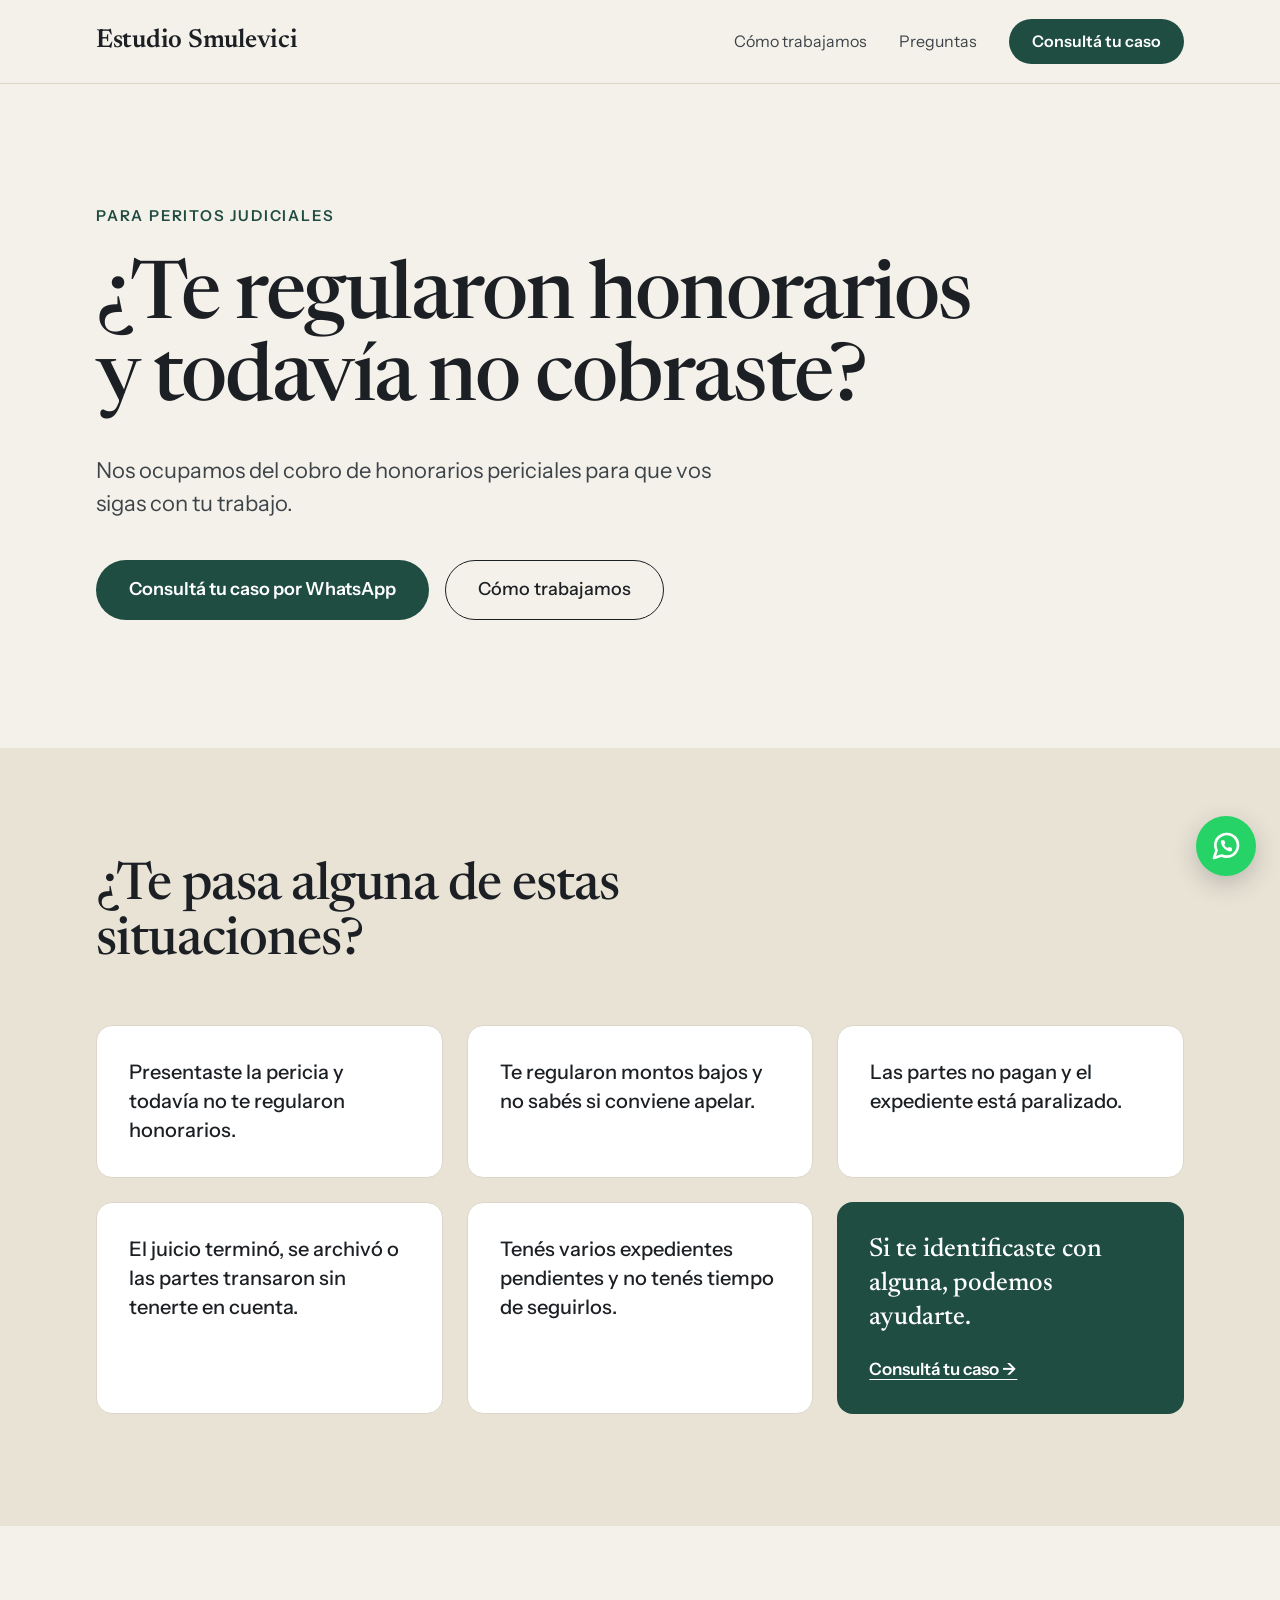
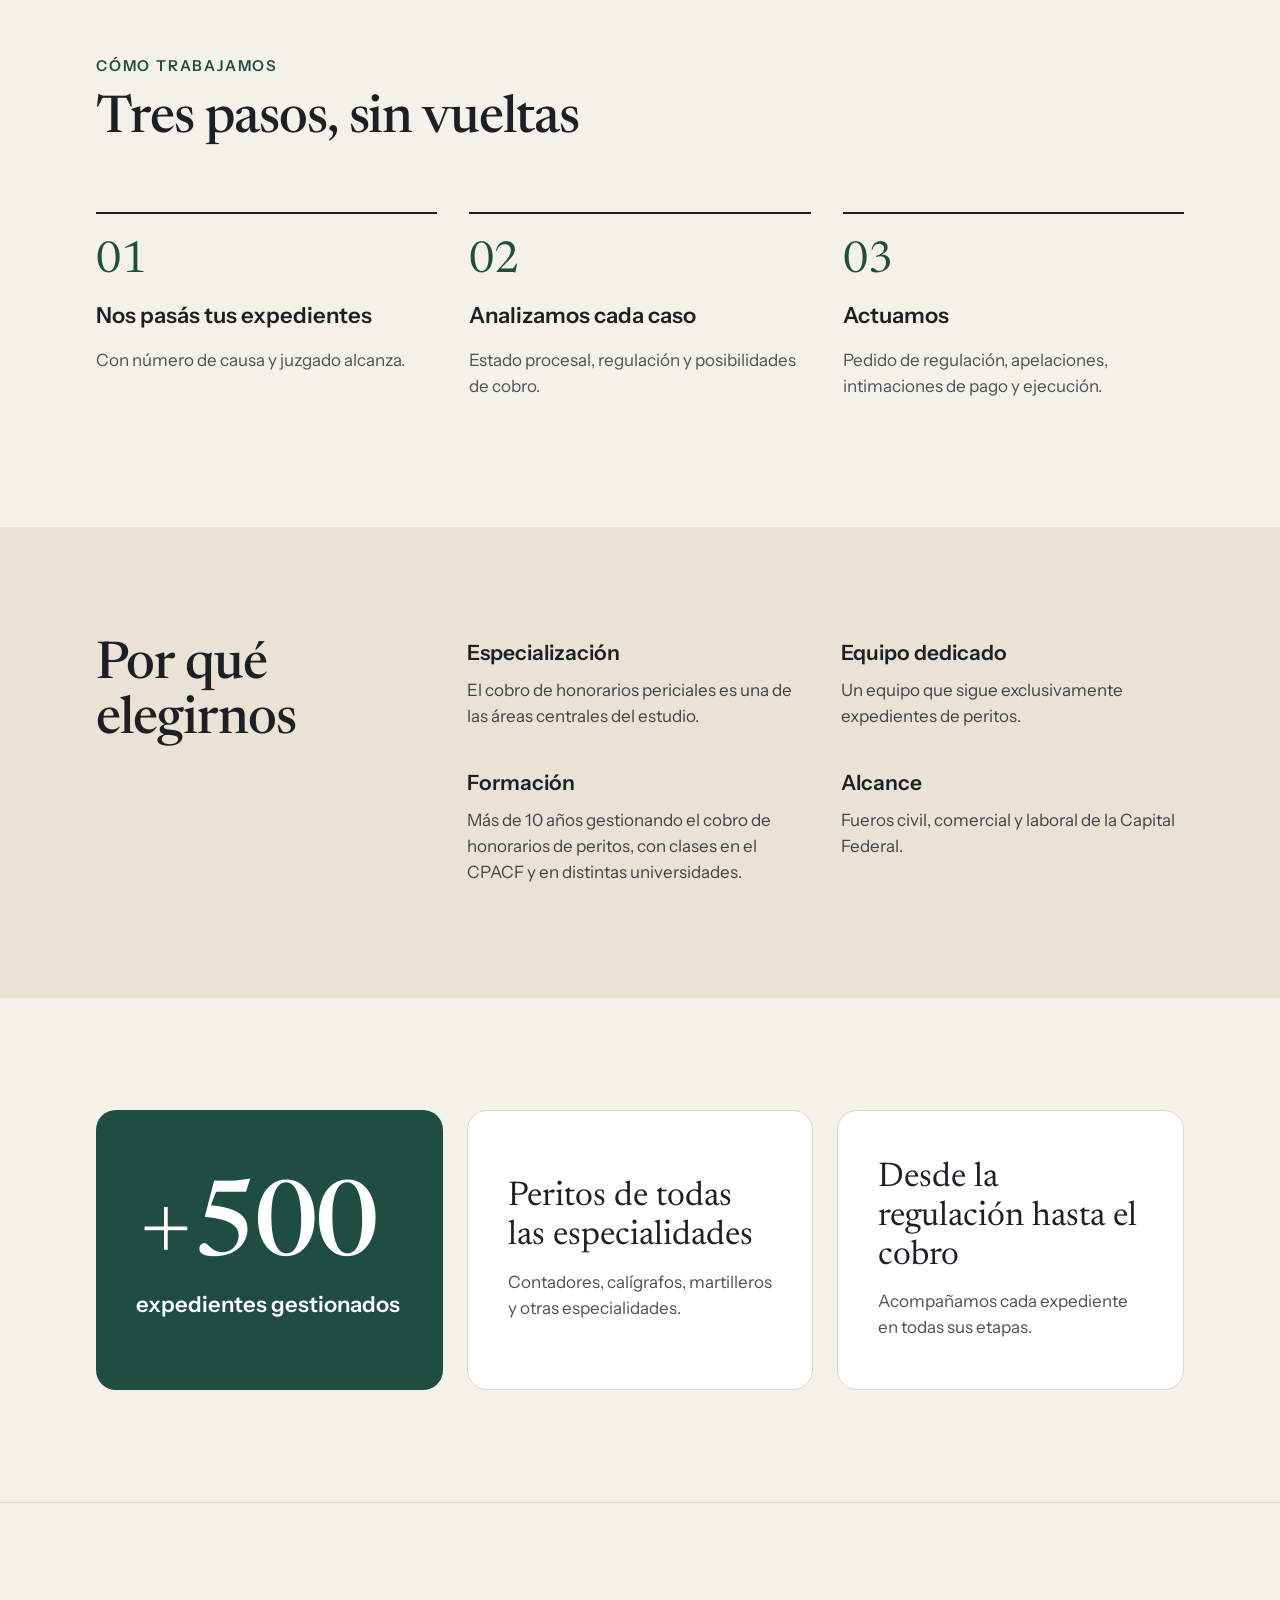
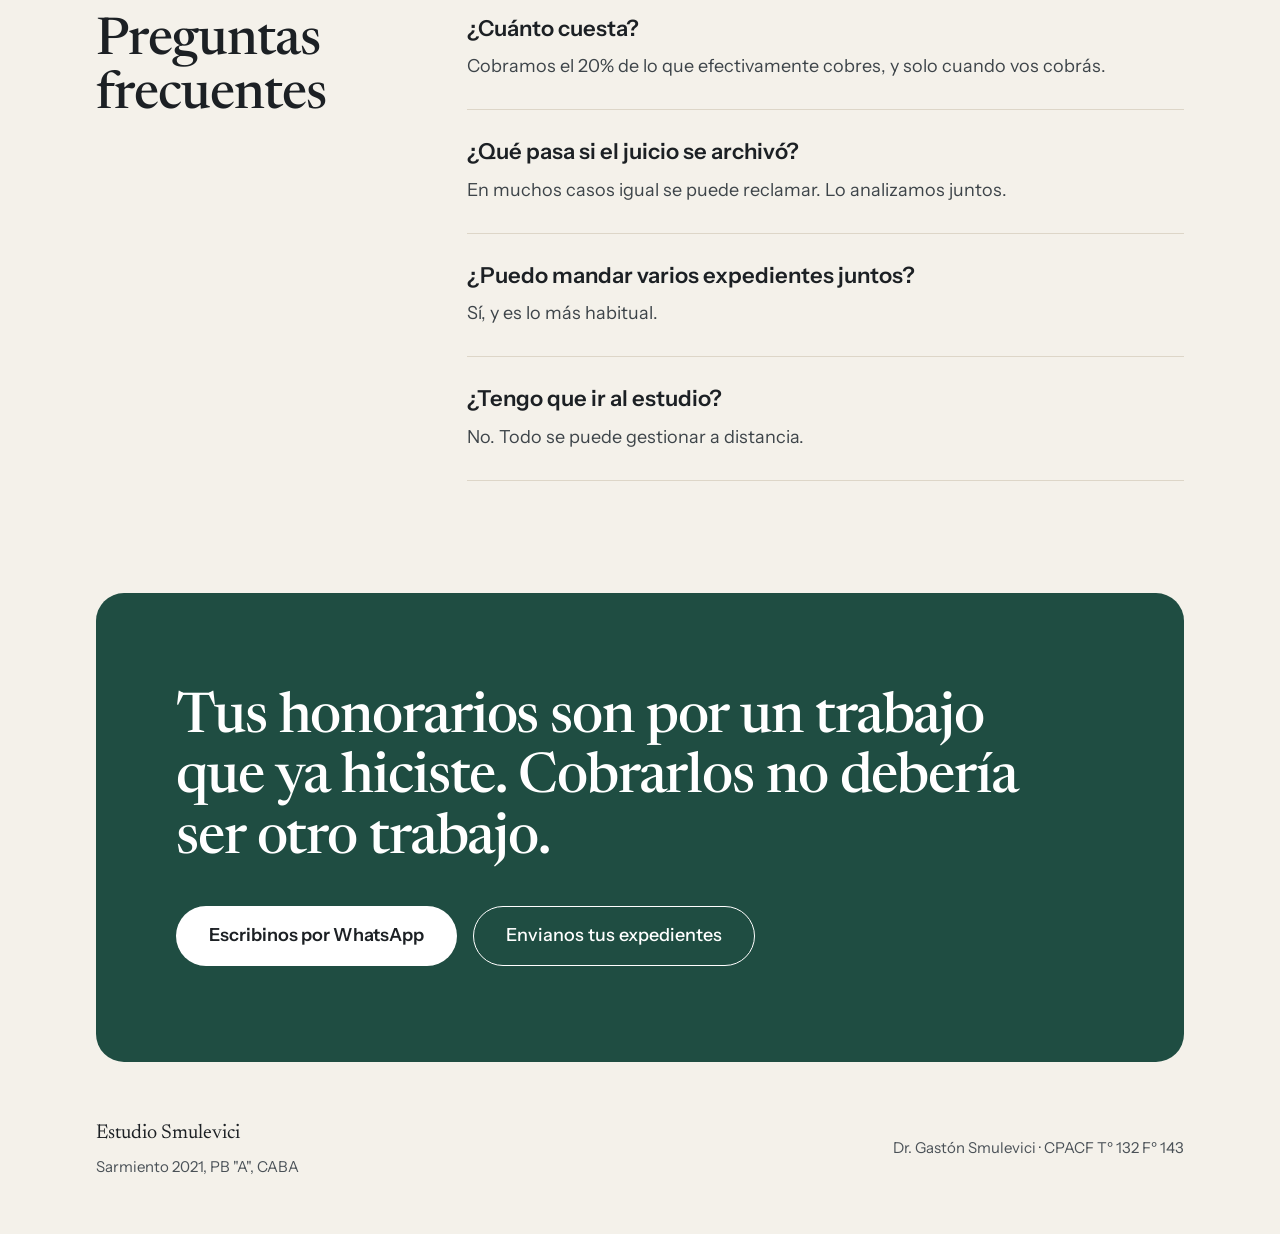
==== peritos/index.html @ 39a48268 "New design 2.0 Co-Authored-By: Claude Opus 5.5 <noreply@anthropic.com>" ====
<!doctype html>
<html lang="es-AR">
<head>
	<meta charset="utf-8">
	<meta name="viewport" content="width=device-width, initial-scale=1">
	<title>Cobro de honorarios periciales | Estudio Smulevici</title>
	<meta name="description" content="Nos ocupamos del cobro de honorarios periciales en los fueros civil, comercial y laboral de CABA. Cobramos el 20% solo cuando vos cobrás.">
	<meta name="robots" content="index, follow">
	<link rel="canonical" href="https://estudiosmulevici.com.ar/peritos/">
	<link rel="alternate" hreflang="es-AR" href="https://estudiosmulevici.com.ar/peritos/">
	<meta property="og:title" content="¿Te regularon honorarios y todavía no cobraste? | Estudio Smulevici">
	<meta property="og:description" content="Nos ocupamos del cobro de honorarios periciales para que vos sigas con tu trabajo.">
	<meta property="og:image" content="https://estudiosmulevici.com.ar/images/og-image.jpg">
	<meta property="og:url" content="https://estudiosmulevici.com.ar/peritos/">
	<meta property="og:type" content="website">
	<meta property="og:site_name" content="Estudio Jurídico Smulevici">
	<meta property="og:image:width" content="1200">
	<meta property="og:image:height" content="630">
	<meta property="og:locale" content="es_AR">
	<meta name="twitter:card" content="summary_large_image">
	<meta name="twitter:title" content="¿Te regularon honorarios y todavía no cobraste? | Estudio Smulevici">
	<meta name="twitter:description" content="Nos ocupamos del cobro de honorarios periciales para que vos sigas con tu trabajo.">
	<meta name="twitter:image" content="https://estudiosmulevici.com.ar/images/og-image.jpg">
	<meta name="theme-color" content="#F4F1EA">
	<link rel="icon" type="image/svg+xml" href="../images/favicon.svg">
	<link rel="icon" type="image/png" sizes="48x48" href="../images/favicon-48.png">
	<link rel="apple-touch-icon" href="../images/apple-touch-icon.png">
	<link rel="preconnect" href="https://fonts.googleapis.com">
	<link rel="preconnect" href="https://fonts.gstatic.com" crossorigin>
	<link rel="stylesheet" href="https://fonts.googleapis.com/css2?family=Newsreader:opsz,wght@6..72,400;6..72,500;6..72,600&family=Instrument+Sans:wght@400;500;600&display=swap">
	<link rel="stylesheet" href="../assets/css/site.css">
</head>
<body>

<header class="hdr">
	<a href="../" class="logo">Estudio Smulevici</a>
	<nav class="nav" aria-label="Principal">
		<a href="#como" class="navlink">Cómo trabajamos</a>
		<a href="#faq" class="navlink">Preguntas</a>
		<a href="https://wa.me/5491169522007?text=Hola%2C%20soy%20perito%20y%20quiero%20consultar%20por%20el%20cobro%20de%20mis%20honorarios" target="_blank" rel="noopener" class="btn btn-primary btn-sm">Consultá tu caso</a>
	</nav>
</header>

<main>

<section class="sec g12 hero-peritos">
	<div class="span-10 stack gap-32">
		<div class="eyebrow">Para peritos judiciales</div>
		<h1 class="h1">¿Te regularon honorarios y todavía no cobraste?</h1>
		<p class="lead" style="max-width: 640px">Nos ocupamos del cobro de honorarios periciales para que vos sigas con tu trabajo.</p>
		<div class="btns" style="padding-top: 8px">
			<a href="https://wa.me/5491169522007?text=Hola%2C%20soy%20perito%20y%20quiero%20consultar%20por%20el%20cobro%20de%20mis%20honorarios" target="_blank" rel="noopener" class="btn btn-primary">Consultá tu caso por WhatsApp</a>
			<a href="#como" class="btn btn-outline">Cómo trabajamos</a>
		</div>
	</div>
</section>

<section class="sec sec-alt stack gap-56">
	<h2 class="h2" style="max-width: 760px">¿Te pasa alguna de estas situaciones?</h2>
	<div class="g3">
		<div class="card-light">Presentaste la pericia y todavía no te regularon honorarios.</div>
		<div class="card-light">Te regularon montos bajos y no sabés si conviene apelar.</div>
		<div class="card-light">Las partes no pagan y el expediente está paralizado.</div>
		<div class="card-light">El juicio terminó, se archivó o las partes transaron sin tenerte en cuenta.</div>
		<div class="card-light">Tenés varios expedientes pendientes y no tenés tiempo de seguirlos.</div>
		<div class="card-cta">
			<p>Si te identificaste con alguna, podemos ayudarte.</p>
			<a href="https://wa.me/5491169522007?text=Hola%2C%20soy%20perito%20y%20quiero%20consultar%20por%20el%20cobro%20de%20mis%20honorarios" target="_blank" rel="noopener">Consultá tu caso →</a>
		</div>
	</div>
</section>

<section id="como" class="sec sec-lg stack gap-64">
	<div class="stack gap-16">
		<div class="eyebrow">Cómo trabajamos</div>
		<h2 class="h2">Tres pasos, sin vueltas</h2>
	</div>
	<div class="g3" style="gap: 32px">
		<div class="step">
			<div class="step-num">01</div>
			<h3 class="title">Nos pasás tus expedientes</h3>
			<p class="body">Con número de causa y juzgado alcanza.</p>
		</div>
		<div class="step">
			<div class="step-num">02</div>
			<h3 class="title">Analizamos cada caso</h3>
			<p class="body">Estado procesal, regulación y posibilidades de cobro.</p>
		</div>
		<div class="step span-all-md">
			<div class="step-num">03</div>
			<h3 class="title">Actuamos</h3>
			<p class="body">Pedido de regulación, apelaciones, intimaciones de pago y ejecución.</p>
		</div>
	</div>
</section>

<section class="sec sec-alt g12">
	<h2 class="h2 span-4">Por qué elegirnos</h2>
	<div class="span-8 g2">
		<div class="stack gap-10"><h3 class="title" style="font-size: 21px">Especialización</h3><p class="body" style="color: var(--ink-2)">El cobro de honorarios periciales es una de las áreas centrales del estudio.</p></div>
		<div class="stack gap-10"><h3 class="title" style="font-size: 21px">Equipo dedicado</h3><p class="body" style="color: var(--ink-2)">Un equipo que sigue exclusivamente expedientes de peritos.</p></div>
		<div class="stack gap-10"><h3 class="title" style="font-size: 21px">Formación</h3><p class="body" style="color: var(--ink-2)">Más de 10 años gestionando el cobro de honorarios de peritos, con clases en el CPACF y en distintas universidades.</p></div>
		<div class="stack gap-10"><h3 class="title" style="font-size: 21px">Alcance</h3><p class="body" style="color: var(--ink-2)">Fueros civil, comercial y laboral de la Capital Federal.</p></div>
	</div>
</section>

<section class="sec g3">
	<div class="statcard span-all-md">
		<div class="big">+500</div>
		<div class="title">expedientes gestionados</div>
	</div>
	<div class="card card-pad">
		<h3 class="card-title">Peritos de todas las especialidades</h3>
		<p class="body">Contadores, calígrafos, martilleros y otras especialidades.</p>
	</div>
	<div class="card card-pad">
		<h3 class="card-title">Desde la regulación hasta el cobro</h3>
		<p class="body">Acompañamos cada expediente en todas sus etapas.</p>
	</div>
</section>

<section id="faq" class="sec sec-rule g12">
	<h2 class="h2 span-4">Preguntas frecuentes</h2>
	<div class="span-8 stack">
		<div class="faq-item"><h3 class="title">¿Cuánto cuesta?</h3><p class="body" style="font-size: 18px; color: var(--ink-2)">Cobramos el 20% de lo que efectivamente cobres, y solo cuando vos cobrás.</p></div>
		<div class="faq-item"><h3 class="title">¿Qué pasa si el juicio se archivó?</h3><p class="body" style="font-size: 18px; color: var(--ink-2)">En muchos casos igual se puede reclamar. Lo analizamos juntos.</p></div>
		<div class="faq-item"><h3 class="title">¿Puedo mandar varios expedientes juntos?</h3><p class="body" style="font-size: 18px; color: var(--ink-2)">Sí, y es lo más habitual.</p></div>
		<div class="faq-item"><h3 class="title">¿Tengo que ir al estudio?</h3><p class="body" style="font-size: 18px; color: var(--ink-2)">No. Todo se puede gestionar a distancia.</p></div>
	</div>
</section>

<section id="contacto" class="cta">
	<h2 class="h2">Tus honorarios son por un trabajo que ya hiciste. Cobrarlos no debería ser otro trabajo.</h2>
	<div class="btns">
		<a href="https://wa.me/5491169522007?text=Hola%2C%20soy%20perito%20y%20quiero%20consultar%20por%20el%20cobro%20de%20mis%20honorarios" target="_blank" rel="noopener" class="btn btn-light">Escribinos por WhatsApp</a>
		<a href="mailto:contacto@estudiosmulevici.com.ar" class="btn btn-outline-light">Envianos tus expedientes</a>
	</div>
</section>

</main>

<footer class="ftr">
	<div class="stack" style="gap: 6px">
		<a href="../" class="ftr-name" style="text-decoration: none">Estudio Smulevici</a>
		<div>Sarmiento 2021, PB "A", CABA</div>
	</div>
	<div>Dr. Gastón Smulevici · CPACF Tº 132 Fº 143</div>
</footer>

<a class="wa-float" href="https://wa.me/5491169522007?text=Hola%2C%20soy%20perito%20y%20quiero%20consultar%20por%20el%20cobro%20de%20mis%20honorarios" target="_blank" rel="noopener" aria-label="Escribinos por WhatsApp"><svg viewBox="0 0 24 24" aria-hidden="true"><path class="wa-bubble" d="M21 11.5a8.38 8.38 0 0 1-.9 3.8 8.5 8.5 0 0 1-7.6 4.7 8.38 8.38 0 0 1-3.8-.9L3 21l1.9-5.7a8.38 8.38 0 0 1-.9-3.8 8.5 8.5 0 0 1 4.7-7.6 8.38 8.38 0 0 1 3.8-.9h.5a8.48 8.48 0 0 1 8 8v.5z"/><path class="wa-phone" transform="translate(7.2 6.9) scale(.42)" d="M22 16.92v3a2 2 0 0 1-2.18 2 19.79 19.79 0 0 1-8.63-3.07 19.5 19.5 0 0 1-6-6 19.79 19.79 0 0 1-3.07-8.67A2 2 0 0 1 4.11 2h3a2 2 0 0 1 2 1.72 12.84 12.84 0 0 0 .7 2.81 2 2 0 0 1-.45 2.11L8.09 9.91a16 16 0 0 0 6 6l1.27-1.27a2 2 0 0 1 2.11-.45 12.84 12.84 0 0 0 2.81.7A2 2 0 0 1 22 16.92z"/></svg></a>

<!-- Google Analytics: the old Universal Analytics ID (UA-168811917-1) stopped collecting in 2023,
     so its script was removed. To enable GA4, paste the gtag snippet with your G-XXXXXXX ID here. -->
<script>
	// Opened from disk (file://), folder links like "peritos/" show a directory listing; point them at index.html
	if (location.protocol === 'file:') {
		document.querySelectorAll('a[href$="/"]:not([href^="http"])').forEach(function (a) {
			a.setAttribute('href', a.getAttribute('href') + 'index.html');
		});
	}
</script>

<!-- Structured Data -->
<script type="application/ld+json">
{
	"@context": "https://schema.org",
	"@graph": [
		{
			"@type": "Service",
			"name": "Cobro de honorarios periciales",
			"serviceType": "Cobro de honorarios periciales",
			"description": "Nos ocupamos del cobro de honorarios periciales para que vos sigas con tu trabajo.",
			"url": "https://estudiosmulevici.com.ar/peritos/",
			"audience": {
				"@type": "Audience",
				"audienceType": "Peritos judiciales"
			},
			"areaServed": {
				"@type": "City",
				"name": "Buenos Aires"
			},
			"provider": {
				"@type": "LegalService",
				"@id": "https://estudiosmulevici.com.ar/#estudio",
				"name": "Estudio Jurídico Smulevici",
				"url": "https://estudiosmulevici.com.ar/",
				"telephone": "+54 11 4953-2824",
				"address": {
					"@type": "PostalAddress",
					"streetAddress": "Sarmiento 2021, PB 'A'",
					"addressLocality": "Buenos Aires",
					"addressRegion": "CABA",
					"addressCountry": "AR"
				}
			}
		},
		{
			"@type": "FAQPage",
			"mainEntity": [
				{
					"@type": "Question",
					"name": "¿Cuánto cuesta?",
					"acceptedAnswer": {
						"@type": "Answer",
						"text": "Cobramos el 20% de lo que efectivamente cobres, y solo cuando vos cobrás."
					}
				},
				{
					"@type": "Question",
					"name": "¿Qué pasa si el juicio se archivó?",
					"acceptedAnswer": {
						"@type": "Answer",
						"text": "En muchos casos igual se puede reclamar. Lo analizamos juntos."
					}
				},
				{
					"@type": "Question",
					"name": "¿Puedo mandar varios expedientes juntos?",
					"acceptedAnswer": {
						"@type": "Answer",
						"text": "Sí, y es lo más habitual."
					}
				},
				{
					"@type": "Question",
					"name": "¿Tengo que ir al estudio?",
					"acceptedAnswer": {
						"@type": "Answer",
						"text": "No. Todo se puede gestionar a distancia."
					}
				}
			]
		},
		{
			"@type": "BreadcrumbList",
			"itemListElement": [
				{
					"@type": "ListItem",
					"position": 1,
					"name": "Inicio",
					"item": "https://estudiosmulevici.com.ar/"
				},
				{
					"@type": "ListItem",
					"position": 2,
					"name": "Peritos",
					"item": "https://estudiosmulevici.com.ar/peritos/"
				}
			]
		}
	]
}
</script>
</body>
</html>
---- assets/css/site.css ----
/*
	Estudio Smulevici — shared styles
	Used by / (index.html) and /peritos/ (peritos/index.html).
	Design tokens come from the peritos landing mockup (peritos/Main.dc.html).
*/

:root {
	--bg: #F4F1EA;
	--bg-alt: #E9E3D6;
	--surface: #FFFFFF;
	--ink: #1C2024;
	--ink-2: #3D4449;
	--ink-3: #4A5157;
	--line: #DDD6C8;
	--line-dark: #3A4046;
	--accent: #1F4D42;
	--accent-hover: #163A31;
	--on-accent: #FFFFFF;

	--serif: 'Newsreader', Georgia, serif;
	--sans: 'Instrument Sans', system-ui, -apple-system, sans-serif;

	--gutter: max(96px, calc((100% - 1088px) / 2));
	--header-h: 84px;
	--field-h: 58px;
}

*, *::before, *::after { box-sizing: border-box; }

html {
	scroll-behavior: smooth;
	-webkit-text-size-adjust: 100%;
}

@media (prefers-reduced-motion: reduce) {
	html { scroll-behavior: auto; }
	*, *::before, *::after { transition: none !important; animation: none !important; }
}

body {
	margin: 0;
	background: var(--bg);
	color: var(--ink);
	font-family: var(--sans);
	font-size: 17px;
	line-height: 1.55;
	-webkit-font-smoothing: antialiased;
}

img { max-width: 100%; display: block; }

a { color: var(--accent); }
a:hover { color: var(--accent-hover); }

:focus-visible {
	outline: 2px solid var(--accent);
	outline-offset: 3px;
}

[id] { scroll-margin-top: var(--header-h); }

/* ---------- Typography ---------- */

.serif { font-family: var(--serif); }

.eyebrow {
	font-size: 15px;
	font-weight: 600;
	letter-spacing: 0.12em;
	text-transform: uppercase;
	color: var(--accent);
}

.h1, .h2 {
	margin: 0;
	font-family: var(--serif);
	font-weight: 500;
}

.h1 {
	font-size: 80px;
	line-height: 1.02;
	letter-spacing: -0.025em;
}

.h2 {
	font-size: 52px;
	line-height: 1.05;
	letter-spacing: -0.02em;
}

.lead {
	margin: 0;
	font-size: 22px;
	line-height: 1.5;
	color: var(--ink-2);
}

.title {
	margin: 0;
	font-size: 22px;
	font-weight: 600;
	line-height: 1.3;
}

.body {
	margin: 0;
	font-size: 17px;
	line-height: 1.55;
	color: var(--ink-3);
}

/* ---------- Buttons ---------- */

.btns {
	display: flex;
	flex-wrap: wrap;
	gap: 16px;
	align-items: center;
}

.btn {
	display: inline-flex;
	align-items: center;
	justify-content: center;
	gap: 10px;
	padding: 18px 32px;
	border-radius: 999px;
	border: 1px solid transparent;
	font: 600 18px/1.2 var(--sans);
	text-decoration: none;
	cursor: pointer;
	transition: background-color .2s, color .2s, border-color .2s, transform .2s;
}

.btn:hover { transform: translateY(-1px); }

.btn-sm { padding: 12px 22px; font-size: 16px; }

.btn-primary { background: var(--accent); color: var(--on-accent); }
.btn-primary:hover { background: var(--accent-hover); color: var(--on-accent); }

.btn-outline { border-color: var(--ink); color: var(--ink); font-weight: 500; }
.btn-outline:hover { background: var(--ink); color: var(--bg); }

.btn-light { background: var(--surface); color: var(--ink); }
.btn-light:hover { background: var(--bg); color: var(--ink); }

.btn-outline-light { border-color: var(--on-accent); color: var(--on-accent); font-weight: 500; }
.btn-outline-light:hover { background: rgba(255, 255, 255, .12); color: var(--on-accent); }

.icon { width: 1.15em; height: 1.15em; flex: none; fill: none; stroke: currentColor; stroke-width: 2; stroke-linecap: round; stroke-linejoin: round; }

/* ---------- Header ---------- */

.hdr {
	position: sticky;
	top: 0;
	z-index: 50;
	display: flex;
	justify-content: space-between;
	align-items: center;
	gap: 24px;
	min-height: var(--header-h);
	padding: 16px var(--gutter);
	background: rgba(244, 241, 234, .92);
	-webkit-backdrop-filter: blur(10px);
	backdrop-filter: blur(10px);
	border-bottom: 1px solid var(--line);
}

.logo {
	font-family: var(--serif);
	font-size: 26px;
	font-weight: 600;
	color: var(--ink);
	text-decoration: none;
	letter-spacing: -0.01em;
	white-space: nowrap;
}
.logo:hover { color: var(--ink); }

.nav {
	display: flex;
	gap: 32px;
	align-items: center;
	font-size: 16px;
}

.navlink {
	color: var(--ink-2);
	text-decoration: none;
	position: relative;
}
.navlink:hover, .navlink.is-current { color: var(--ink); }
.navlink.is-current::after {
	content: '';
	position: absolute;
	left: 0; right: 0; bottom: -6px;
	height: 2px;
	background: var(--accent);
	border-radius: 2px;
}

.menu-toggle {
	display: none;
	width: 44px;
	height: 44px;
	padding: 0;
	border: 1px solid var(--line);
	border-radius: 999px;
	background: transparent;
	color: var(--ink);
	cursor: pointer;
	align-items: center;
	justify-content: center;
}
.menu-toggle span,
.menu-toggle span::before,
.menu-toggle span::after {
	display: block;
	width: 18px;
	height: 2px;
	background: currentColor;
	border-radius: 2px;
	position: relative;
	transition: transform .2s, background-color .2s;
}
.menu-toggle span::before,
.menu-toggle span::after { content: ''; position: absolute; left: 0; }
.menu-toggle span::before { top: -6px; }
.menu-toggle span::after { top: 6px; }
.menu-open .menu-toggle span { background: transparent; }
.menu-open .menu-toggle span::before { transform: translateY(6px) rotate(45deg); }
.menu-open .menu-toggle span::after { transform: translateY(-6px) rotate(-45deg); }

/* ---------- Sections & grids ---------- */

.sec { padding: 112px var(--gutter); }
.sec-lg { padding-top: 128px; padding-bottom: 128px; }
.sec-alt { background: var(--bg-alt); }
.sec-rule { border-top: 1px solid var(--line); }

.stack { display: flex; flex-direction: column; }
.gap-10 { gap: 10px; }
.gap-16 { gap: 16px; }
.gap-32 { gap: 32px; }
.gap-56 { gap: 56px; }
.gap-64 { gap: 64px; }

.g12 {
	display: grid;
	grid-template-columns: repeat(12, minmax(0, 1fr));
	column-gap: 24px;
}
.span-4 { grid-column: span 4; }
.span-5 { grid-column: span 5; }
.span-7 { grid-column: span 7; }
.span-8 { grid-column: span 8; }
.span-10 { grid-column: span 10; }

.g3 {
	display: grid;
	grid-template-columns: repeat(3, minmax(0, 1fr));
	gap: 24px;
}
.g2 {
	display: grid;
	grid-template-columns: repeat(2, minmax(0, 1fr));
	gap: 40px 32px;
}

/* ---------- Cards ---------- */

.card-light {
	padding: 32px;
	background: var(--surface);
	border: 1px solid var(--line);
	border-radius: 16px;
	color: var(--ink);
	font-size: 20px;
	font-weight: 500;
	line-height: 1.45;
}

.card-cta {
	padding: 32px;
	background: var(--accent);
	color: var(--on-accent);
	border-radius: 16px;
	display: flex;
	flex-direction: column;
	justify-content: space-between;
	gap: 20px;
}
.card-cta p {
	margin: 0;
	font-family: var(--serif);
	font-size: 26px;
	font-weight: 500;
	line-height: 1.3;
}
.card-cta a {
	color: var(--on-accent);
	font-weight: 600;
	font-size: 17px;
	text-decoration: underline;
	text-underline-offset: 4px;
}
.card-cta a:hover { color: var(--on-accent); text-decoration-thickness: 2px; }

.card {
	background: var(--surface);
	border: 1px solid var(--line);
	border-radius: 20px;
	overflow: hidden;
	display: flex;
	flex-direction: column;
}
.card-body {
	padding: 32px;
	display: flex;
	flex-direction: column;
	gap: 12px;
}
.card-pad { padding: 48px 40px; justify-content: center; gap: 12px; }
.card-title {
	margin: 0;
	font-family: var(--serif);
	font-size: 34px;
	font-weight: 400;
	line-height: 1.15;
}

.statcard {
	padding: 48px 40px;
	background: var(--accent);
	color: var(--on-accent);
	border-radius: 20px;
	display: flex;
	flex-direction: column;
	justify-content: center;
	gap: 8px;
}
.big {
	font-family: var(--serif);
	font-size: 104px;
	font-weight: 500;
	line-height: 1;
	letter-spacing: -0.03em;
}

.step {
	display: flex;
	flex-direction: column;
	gap: 16px;
	padding-top: 24px;
	border-top: 2px solid var(--ink);
}
.step-num {
	font-family: var(--serif);
	font-size: 44px;
	line-height: 1.1;
	color: var(--accent);
}

.faq-item {
	padding: 28px 0;
	border-bottom: 1px solid var(--line);
	display: flex;
	flex-direction: column;
	gap: 10px;
}
.faq-item:first-child { padding-top: 0; }

/* ---------- CTA band ---------- */

.cta {
	margin: 0 var(--gutter);
	padding: 96px 80px;
	background: var(--accent);
	color: var(--on-accent);
	border-radius: 28px;
	display: flex;
	flex-direction: column;
	gap: 36px;
	align-items: flex-start;
}
.cta .h2 { font-size: 56px; line-height: 1.08; max-width: 900px; }

/* ---------- Footer ---------- */

.ftr {
	padding: 56px var(--gutter);
	display: flex;
	justify-content: space-between;
	align-items: center;
	gap: 16px;
	font-size: 15px;
	color: var(--ink-3);
}
.ftr .ftr-name { font-family: var(--serif); font-size: 20px; color: var(--ink); text-decoration: none; }
.ftr a { color: var(--ink-3); }
.ftr a:hover { color: var(--ink); }

.hero-peritos { padding-top: 120px; padding-bottom: 128px; }

/* ---------- Floating WhatsApp button ---------- */

.wa-float {
	position: fixed;
	right: 24px;
	bottom: 24px;
	z-index: 40;
	width: 60px;
	height: 60px;
	border-radius: 50%;
	background: #25D366;
	color: #FFFFFF;
	display: flex;
	align-items: center;
	justify-content: center;
	box-shadow: 0 8px 24px rgba(28, 32, 36, .22);
	transition: transform .2s, box-shadow .2s;
}
.wa-float:hover { color: #FFFFFF; transform: translateY(-2px) scale(1.04); box-shadow: 0 12px 28px rgba(28, 32, 36, .28); }
.wa-float svg { width: 32px; height: 32px; }
.wa-float .wa-bubble { fill: none; stroke: currentColor; stroke-width: 2; stroke-linejoin: round; }
.wa-float .wa-phone { fill: currentColor; }
.menu-open .wa-float { display: none; }

@media (max-width: 640px) {
	.wa-float { right: 16px; bottom: 16px; width: 56px; height: 56px; }
}

/* ---------- Home page ---------- */

.hero { padding-top: 96px; padding-bottom: 112px; align-items: center; row-gap: 48px; }
.hero-media {
	position: relative;
	border-radius: 24px;
	overflow: hidden;
	aspect-ratio: 4 / 5;
	background: var(--bg-alt);
}
.hero-media img { width: 100%; height: 100%; object-fit: cover; }
.hero-badge {
	position: absolute;
	left: 16px; bottom: 16px;
	padding: 14px 18px;
	background: var(--bg);
	border-radius: 14px;
	display: flex;
	flex-direction: column;
	gap: 2px;
	font-size: 14px;
	color: var(--ink-3);
}
.hero-badge strong {
	font-family: var(--serif);
	font-size: 28px;
	font-weight: 500;
	line-height: 1;
	color: var(--ink);
}

.highlight-card { display: flex; flex-direction: column; gap: 12px; }
.highlight-card .body { color: var(--ink-3); font-size: 18px; font-weight: 400; }
.highlight-tag { font-size: 13px; margin-bottom: 8px; }

.card-img { aspect-ratio: 3 / 2; overflow: hidden; background: var(--bg-alt); }
.card-img img { width: 100%; height: 100%; object-fit: cover; transition: transform .5s; }
.card:hover .card-img img { transform: scale(1.03); }

.more-btn {
	align-self: flex-start;
	display: inline-flex;
	align-items: center;
	gap: 6px;
	margin-top: 4px;
	padding: 0;
	border: 0;
	background: none;
	font: 600 15px/1.4 var(--sans);
	color: var(--accent);
	cursor: pointer;
}
.more-btn::after { content: '+'; font-size: 18px; line-height: 1; }
.more-btn[aria-expanded="true"]::after { content: '−'; }
.more-btn:hover { color: var(--accent-hover); }

.feature {
	margin: 0 var(--gutter);
	padding: 64px;
	background: var(--accent);
	color: var(--on-accent);
	border-radius: 28px;
	align-items: center;
	row-gap: 32px;
}
.feature .eyebrow { color: #9CC5B8; }
.feature .h2 { font-size: 44px; line-height: 1.1; }
.feature .lead { color: rgba(255, 255, 255, .82); font-size: 19px; }
.feature-list { margin: 0; padding: 0; list-style: none; display: flex; flex-direction: column; }
.feature-list li {
	padding: 14px 0;
	border-bottom: 1px solid rgba(255, 255, 255, .18);
	font-size: 18px;
}
.feature-list li:first-child { padding-top: 0; }

.quote {
	margin: 0;
	font-family: var(--serif);
	font-size: 34px;
	line-height: 1.3;
	letter-spacing: -0.01em;
	color: var(--ink);
}

.member-img { aspect-ratio: 4 / 5; overflow: hidden; background: var(--bg-alt); }
.member-img img { width: 100%; height: 100%; object-fit: cover; object-position: top; filter: grayscale(.15); }

.form { display: grid; grid-template-columns: 1fr 1fr; grid-template-rows: auto auto 1fr auto; gap: 16px; }
/* the form stretches to the height of the contact column; only the message box absorbs it */
.form .full { grid-column: 1 / -1; }
.field {
	width: 100%;
	min-height: var(--field-h);
	padding: 16px 18px;
	background: var(--surface);
	border: 1px solid var(--line);
	border-radius: 12px;
	font: 400 17px/1.4 var(--sans);
	color: var(--ink);
	transition: border-color .2s, box-shadow .2s;
}
.field::placeholder { color: #8A9095; }
.field:focus { outline: none; border-color: var(--accent); box-shadow: 0 0 0 3px rgba(31, 77, 66, .15); }
textarea.field { resize: vertical; min-height: 140px; }

/* the contact column mirrors the form's rows: the three contact rows fill the height of the
   two field rows, the map lines up with the message box, and the last track matches the button row */
.contact-aside { display: grid; grid-template-rows: calc(2 * var(--field-h) + 16px) 1fr var(--field-h); gap: 16px; }
.contact-list { display: flex; flex-direction: column; }
.contact-item { flex: 1; min-height: 44px; border-bottom: 1px solid var(--line); display: flex; gap: 14px; align-items: center; font-size: 18px; }
.contact-item .icon { color: var(--accent); }
.contact-item a { color: var(--ink); text-decoration: none; }
.contact-item a:hover { color: var(--accent); }
.form-submit { min-height: var(--field-h); padding-top: 0; padding-bottom: 0; }

.map {
	min-height: 280px;
	border-radius: 20px;
	overflow: hidden;
	border: 1px solid var(--line);
	background: var(--bg-alt);
}
.map iframe { width: 100%; height: 100%; border: 0; display: block; }

@media (max-width: 1100px) {
	.feature { padding: 56px 48px; }
}

@media (max-width: 900px) {
	.hero { padding-top: 56px; }
	.hero-media { aspect-ratio: 16 / 10; }
	.feature { margin: 0 16px; padding: 48px 32px; }
	.feature .h2 { font-size: 36px; }
	.quote { font-size: 28px; }

	.nav-collapsible .navlink { display: none; }
	.hdr .menu-toggle { display: inline-flex; }
	/* backdrop-filter would make the header the containing block of the fixed menu */
	.menu-open .hdr { -webkit-backdrop-filter: none; backdrop-filter: none; background: var(--bg); }
	.menu-open .nav-collapsible {
		position: fixed;
		top: var(--header-h); left: 0; right: 0; bottom: 0;
		display: flex;
		flex-direction: column;
		align-items: stretch;
		gap: 0;
		padding: 8px var(--gutter) 32px;
		background: var(--bg);
		overflow-y: auto;
	}
	.menu-open .nav-collapsible .navlink {
		display: block;
		padding: 18px 0;
		border-bottom: 1px solid var(--line);
		font-family: var(--serif);
		font-size: 28px;
		color: var(--ink);
	}
	.menu-open .nav-collapsible .navlink.is-current::after { display: none; }
	.menu-open .nav-collapsible .btn { margin-top: 24px; }
	.menu-open { overflow: hidden; }
}

@media (max-width: 640px) {
	.form { grid-template-columns: 1fr; grid-template-rows: none; }
	.feature { padding: 40px 24px; }
	.feature .h2 { font-size: 32px; }
	.quote { font-size: 24px; }
	.hero-badge strong { font-size: 24px; }
	.nav-collapsible .btn { display: none; }
	.menu-open .nav-collapsible .btn { display: inline-flex; }
}

/* ---------- Responsive ---------- */

@media (max-width: 1100px) {
	.g3 { grid-template-columns: repeat(2, minmax(0, 1fr)); }
	.g3 > .span-all-md { grid-column: span 2; }
	.h1 { font-size: 64px; }
}

@media (max-width: 1100px) and (min-width: 641px) {
	/* a lone full-width card in a 2-col grid lays out horizontally */
	.card.span-all-md:has(.card-img, .member-img) { flex-direction: row; }
	.card.span-all-md .card-img,
	.card.span-all-md .member-img { flex: 0 0 42%; aspect-ratio: auto; min-height: 280px; }
	.card.span-all-md .card-body { justify-content: center; }
}

@media (max-width: 900px) {
	:root { --gutter: 32px; --header-h: 72px; }
	.sec { padding-top: 80px; padding-bottom: 80px; }
	.hdr { padding-top: 12px; padding-bottom: 12px; }
	.hdr .nav { margin-left: auto; }
	.hero { padding-top: 56px; }
	.hero-peritos { padding-top: 72px; padding-bottom: 80px; }
	.feature { align-items: stretch; }
	.contact-aside { grid-template-rows: none; }
	.g12 { display: flex; flex-direction: column; gap: 40px; }
	.h2, .cta .h2 { font-size: 40px; }
	.cta { margin: 0 16px; padding: 56px 32px; }
	.ftr { padding-top: 40px; padding-bottom: 40px; flex-direction: column; align-items: flex-start; }
}

@media (max-width: 640px) {
	:root { --gutter: 20px; }
	body { font-size: 16px; }
	.g3, .g2 { grid-template-columns: 1fr; }
	.g3 > .span-all-md { grid-column: auto; }
	.h1 br { display: none; }
	.h1 { font-size: 44px; }
	.h2, .cta .h2 { font-size: 34px; }
	.lead { font-size: 19px; }
	.big { font-size: 80px; }
	.card-title { font-size: 28px; }
	.logo { font-size: 22px; }
	.btns { flex-direction: column; align-items: stretch; text-align: center; }
	.btns .btn { width: 100%; }
	.cta { padding: 40px 24px; }
	.navlink { display: none; }
	.hdr .btn-sm { padding: 10px 18px; font-size: 15px; white-space: nowrap; }
}
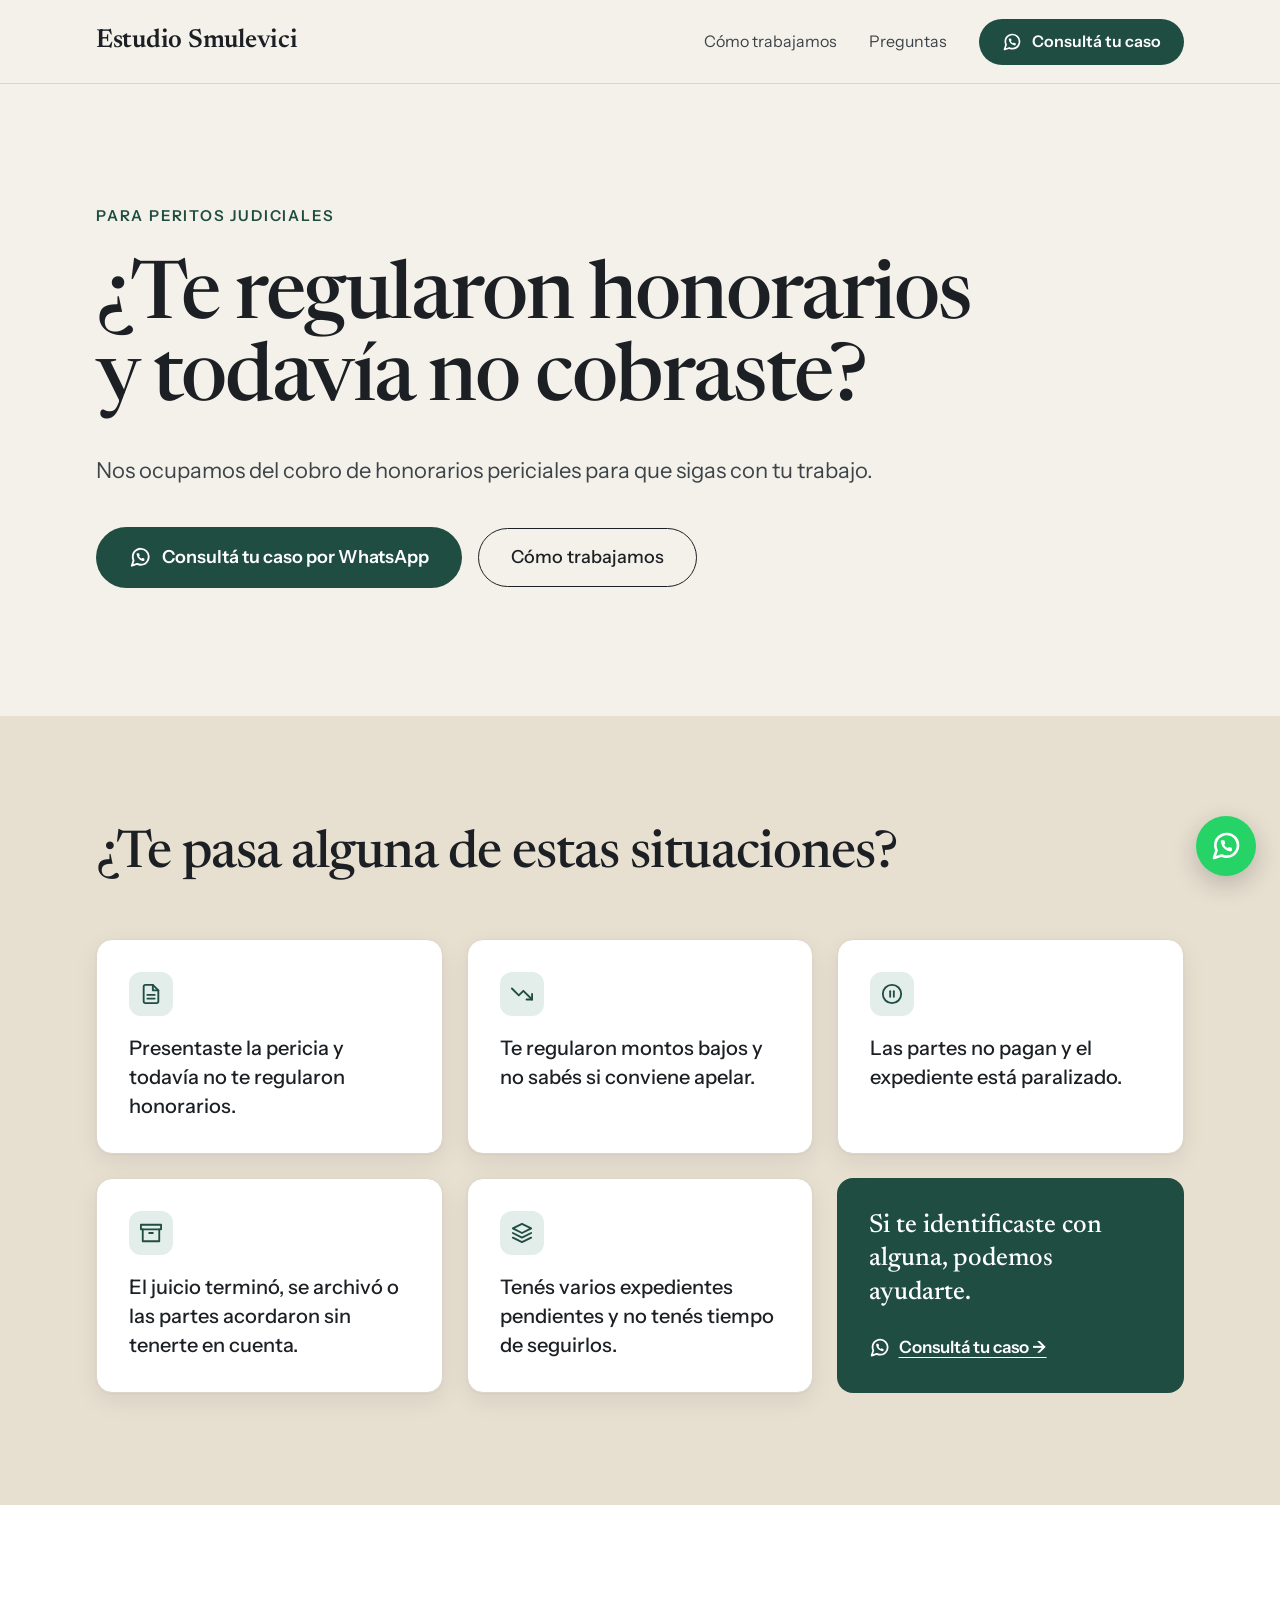
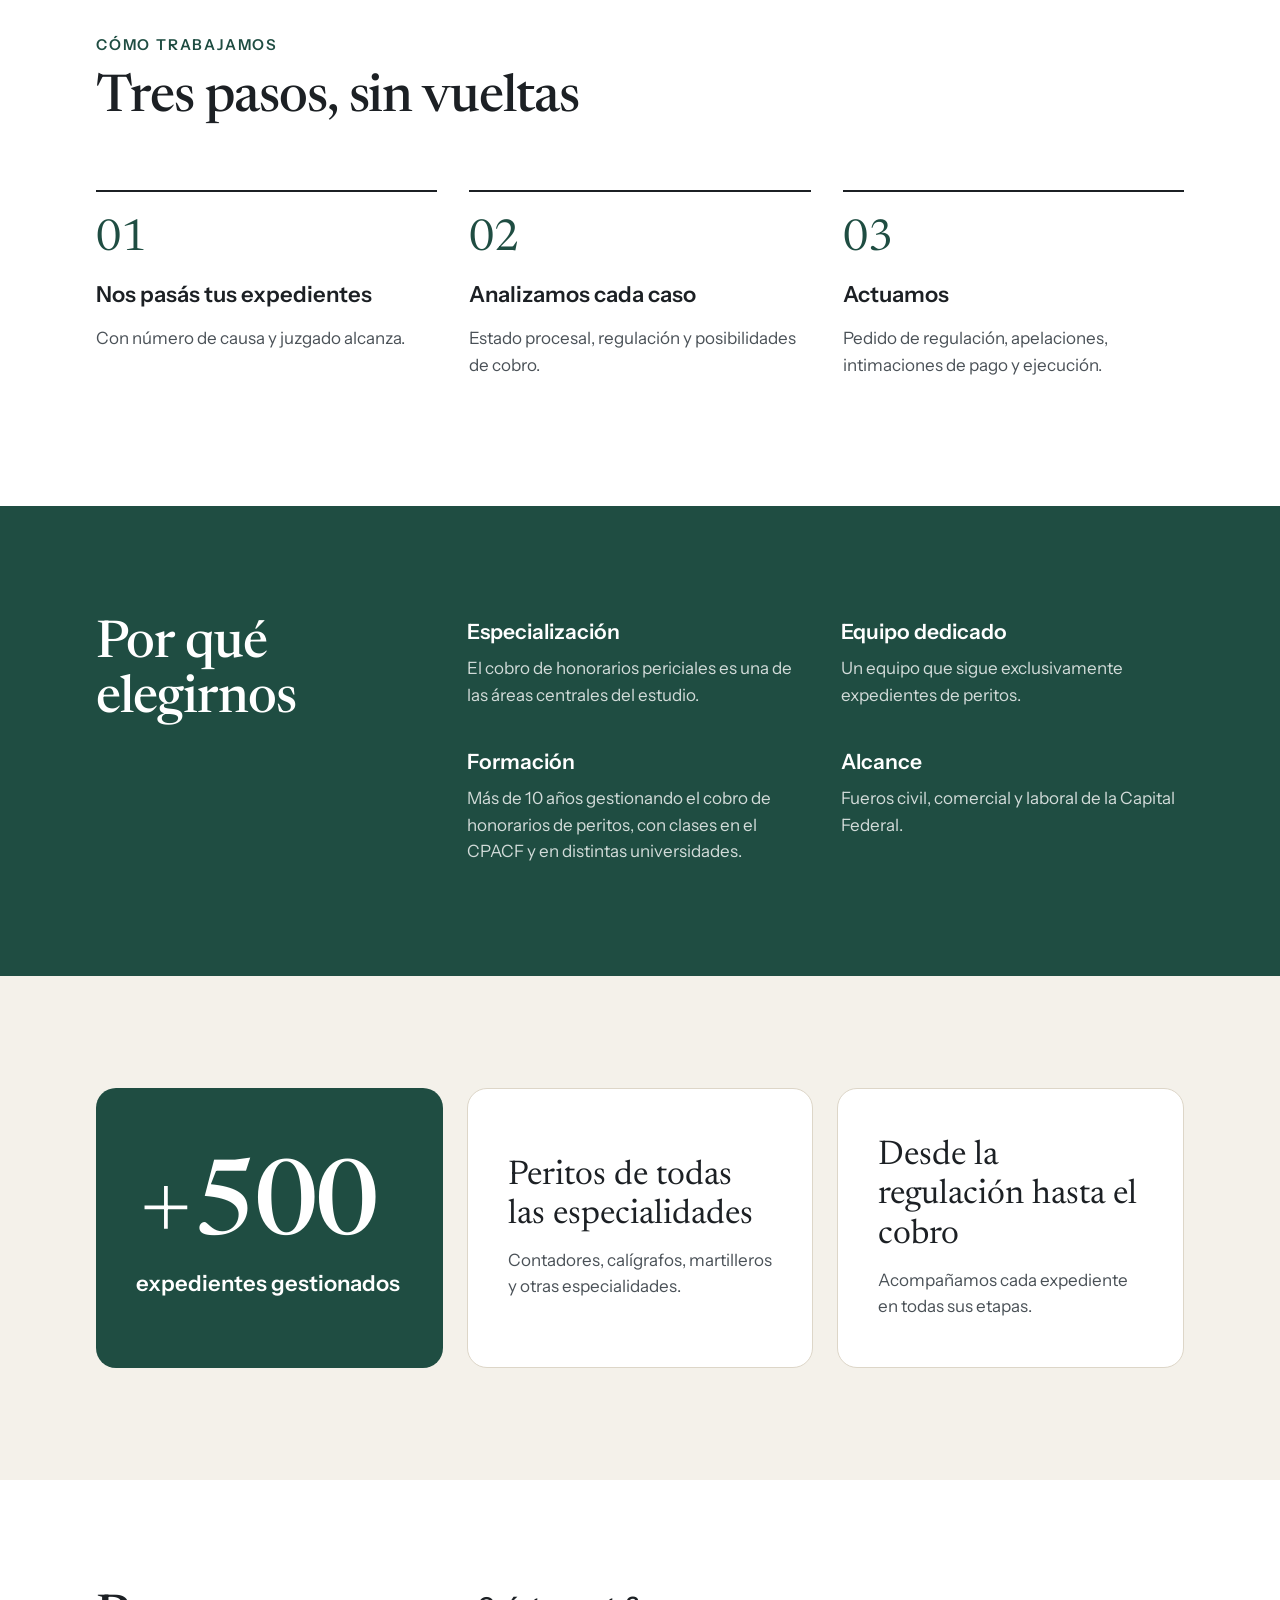
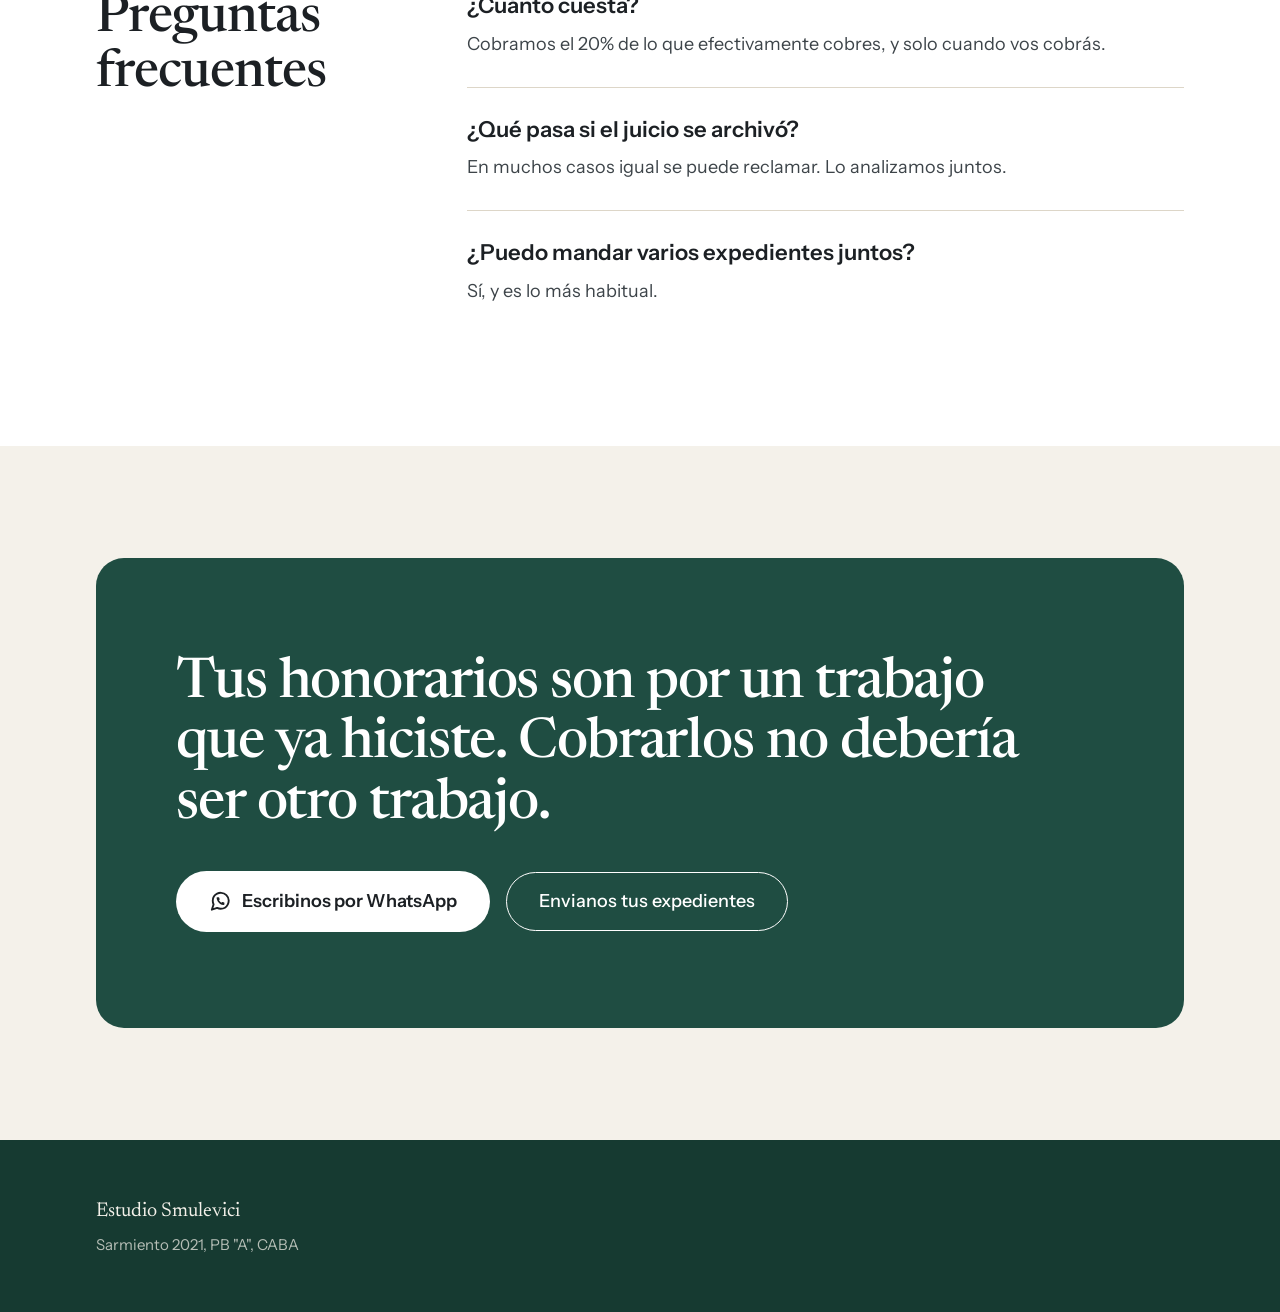
==== commit e4a7b379: "Refine section backgrounds, cards and hero image - Alternate cream/sand/white/green section backgrou" ====
--- a/peritos/index.html
+++ b/peritos/index.html
@@ -9,7 +9,7 @@
 	<link rel="canonical" href="https://estudiosmulevici.com.ar/peritos/">
 	<link rel="alternate" hreflang="es-AR" href="https://estudiosmulevici.com.ar/peritos/">
 	<meta property="og:title" content="¿Te regularon honorarios y todavía no cobraste? | Estudio Smulevici">
-	<meta property="og:description" content="Nos ocupamos del cobro de honorarios periciales para que vos sigas con tu trabajo.">
+	<meta property="og:description" content="Nos ocupamos del cobro de honorarios periciales para que sigas con tu trabajo.">
 	<meta property="og:image" content="https://estudiosmulevici.com.ar/images/og-image.jpg">
 	<meta property="og:url" content="https://estudiosmulevici.com.ar/peritos/">
 	<meta property="og:type" content="website">
@@ -19,7 +19,7 @@
 	<meta property="og:locale" content="es_AR">
 	<meta name="twitter:card" content="summary_large_image">
 	<meta name="twitter:title" content="¿Te regularon honorarios y todavía no cobraste? | Estudio Smulevici">
-	<meta name="twitter:description" content="Nos ocupamos del cobro de honorarios periciales para que vos sigas con tu trabajo.">
+	<meta name="twitter:description" content="Nos ocupamos del cobro de honorarios periciales para que sigas con tu trabajo.">
 	<meta name="twitter:image" content="https://estudiosmulevici.com.ar/images/og-image.jpg">
 	<meta name="theme-color" content="#F4F1EA">
 	<link rel="icon" type="image/svg+xml" href="../images/favicon.svg">
@@ -37,7 +37,7 @@
 	<nav class="nav" aria-label="Principal">
 		<a href="#como" class="navlink">Cómo trabajamos</a>
 		<a href="#faq" class="navlink">Preguntas</a>
-		<a href="https://wa.me/5491169522007?text=Hola%2C%20soy%20perito%20y%20quiero%20consultar%20por%20el%20cobro%20de%20mis%20honorarios" target="_blank" rel="noopener" class="btn btn-primary btn-sm">Consultá tu caso</a>
+		<a href="https://wa.me/5491169522007?text=Hola%2C%20soy%20perito%20y%20quiero%20consultar%20por%20el%20cobro%20de%20mis%20honorarios" target="_blank" rel="noopener" class="btn btn-primary btn-sm"><svg class="wa-icon" viewBox="0 0 24 24" aria-hidden="true"><path class="wa-bubble" d="M21 11.5a8.38 8.38 0 0 1-.9 3.8 8.5 8.5 0 0 1-7.6 4.7 8.38 8.38 0 0 1-3.8-.9L3 21l1.9-5.7a8.38 8.38 0 0 1-.9-3.8 8.5 8.5 0 0 1 4.7-7.6 8.38 8.38 0 0 1 3.8-.9h.5a8.48 8.48 0 0 1 8 8v.5z"/><path class="wa-phone" transform="translate(7.2 6.9) scale(.42)" d="M22 16.92v3a2 2 0 0 1-2.18 2 19.79 19.79 0 0 1-8.63-3.07 19.5 19.5 0 0 1-6-6 19.79 19.79 0 0 1-3.07-8.67A2 2 0 0 1 4.11 2h3a2 2 0 0 1 2 1.72 12.84 12.84 0 0 0 .7 2.81 2 2 0 0 1-.45 2.11L8.09 9.91a16 16 0 0 0 6 6l1.27-1.27a2 2 0 0 1 2.11-.45 12.84 12.84 0 0 0 2.81.7A2 2 0 0 1 22 16.92z"/></svg>Consultá tu caso</a>
 	</nav>
 </header>
 
@@ -47,30 +47,45 @@
 	<div class="span-10 stack gap-32">
 		<div class="eyebrow">Para peritos judiciales</div>
 		<h1 class="h1">¿Te regularon honorarios y todavía no cobraste?</h1>
-		<p class="lead" style="max-width: 640px">Nos ocupamos del cobro de honorarios periciales para que vos sigas con tu trabajo.</p>
+		<p class="lead">Nos ocupamos del cobro de honorarios periciales para que sigas con tu trabajo.</p>
 		<div class="btns" style="padding-top: 8px">
-			<a href="https://wa.me/5491169522007?text=Hola%2C%20soy%20perito%20y%20quiero%20consultar%20por%20el%20cobro%20de%20mis%20honorarios" target="_blank" rel="noopener" class="btn btn-primary">Consultá tu caso por WhatsApp</a>
+			<a href="https://wa.me/5491169522007?text=Hola%2C%20soy%20perito%20y%20quiero%20consultar%20por%20el%20cobro%20de%20mis%20honorarios" target="_blank" rel="noopener" class="btn btn-primary"><svg class="wa-icon" viewBox="0 0 24 24" aria-hidden="true"><path class="wa-bubble" d="M21 11.5a8.38 8.38 0 0 1-.9 3.8 8.5 8.5 0 0 1-7.6 4.7 8.38 8.38 0 0 1-3.8-.9L3 21l1.9-5.7a8.38 8.38 0 0 1-.9-3.8 8.5 8.5 0 0 1 4.7-7.6 8.38 8.38 0 0 1 3.8-.9h.5a8.48 8.48 0 0 1 8 8v.5z"/><path class="wa-phone" transform="translate(7.2 6.9) scale(.42)" d="M22 16.92v3a2 2 0 0 1-2.18 2 19.79 19.79 0 0 1-8.63-3.07 19.5 19.5 0 0 1-6-6 19.79 19.79 0 0 1-3.07-8.67A2 2 0 0 1 4.11 2h3a2 2 0 0 1 2 1.72 12.84 12.84 0 0 0 .7 2.81 2 2 0 0 1-.45 2.11L8.09 9.91a16 16 0 0 0 6 6l1.27-1.27a2 2 0 0 1 2.11-.45 12.84 12.84 0 0 0 2.81.7A2 2 0 0 1 22 16.92z"/></svg>Consultá tu caso por WhatsApp</a>
 			<a href="#como" class="btn btn-outline">Cómo trabajamos</a>
 		</div>
 	</div>
 </section>
 
-<section class="sec sec-alt stack gap-56">
-	<h2 class="h2" style="max-width: 760px">¿Te pasa alguna de estas situaciones?</h2>
+<section class="sec bg-sand stack gap-56">
+	<h2 class="h2">¿Te pasa alguna de estas situaciones?</h2>
 	<div class="g3">
-		<div class="card-light">Presentaste la pericia y todavía no te regularon honorarios.</div>
-		<div class="card-light">Te regularon montos bajos y no sabés si conviene apelar.</div>
-		<div class="card-light">Las partes no pagan y el expediente está paralizado.</div>
-		<div class="card-light">El juicio terminó, se archivó o las partes transaron sin tenerte en cuenta.</div>
-		<div class="card-light">Tenés varios expedientes pendientes y no tenés tiempo de seguirlos.</div>
+		<div class="card-light situation">
+			<span class="situation-icon"><svg class="icon" viewBox="0 0 24 24" aria-hidden="true"><path d="M14 2H6a2 2 0 0 0-2 2v16a2 2 0 0 0 2 2h12a2 2 0 0 0 2-2V8z"/><polyline points="14 2 14 8 20 8"/><line x1="16" y1="13" x2="8" y2="13"/><line x1="16" y1="17" x2="8" y2="17"/></svg></span>
+			<p>Presentaste la pericia y todavía no te regularon honorarios.</p>
+		</div>
+		<div class="card-light situation">
+			<span class="situation-icon"><svg class="icon" viewBox="0 0 24 24" aria-hidden="true"><polyline points="23 18 13.5 8.5 8.5 13.5 1 6"/><polyline points="17 18 23 18 23 12"/></svg></span>
+			<p>Te regularon montos bajos y no sabés si conviene apelar.</p>
+		</div>
+		<div class="card-light situation">
+			<span class="situation-icon"><svg class="icon" viewBox="0 0 24 24" aria-hidden="true"><circle cx="12" cy="12" r="10"/><line x1="10" y1="15" x2="10" y2="9"/><line x1="14" y1="15" x2="14" y2="9"/></svg></span>
+			<p>Las partes no pagan y el expediente está paralizado.</p>
+		</div>
+		<div class="card-light situation">
+			<span class="situation-icon"><svg class="icon" viewBox="0 0 24 24" aria-hidden="true"><polyline points="21 8 21 21 3 21 3 8"/><rect x="1" y="3" width="22" height="5"/><line x1="10" y1="12" x2="14" y2="12"/></svg></span>
+			<p>El juicio terminó, se archivó o las partes acordaron sin tenerte en cuenta.</p>
+		</div>
+		<div class="card-light situation">
+			<span class="situation-icon"><svg class="icon" viewBox="0 0 24 24" aria-hidden="true"><polygon points="12 2 2 7 12 12 22 7 12 2"/><polyline points="2 17 12 22 22 17"/><polyline points="2 12 12 17 22 12"/></svg></span>
+			<p>Tenés varios expedientes pendientes y no tenés tiempo de seguirlos.</p>
+		</div>
 		<div class="card-cta">
 			<p>Si te identificaste con alguna, podemos ayudarte.</p>
-			<a href="https://wa.me/5491169522007?text=Hola%2C%20soy%20perito%20y%20quiero%20consultar%20por%20el%20cobro%20de%20mis%20honorarios" target="_blank" rel="noopener">Consultá tu caso →</a>
-		</div>
-	</div>
-</section>
-
-<section id="como" class="sec sec-lg stack gap-64">
+			<a href="https://wa.me/5491169522007?text=Hola%2C%20soy%20perito%20y%20quiero%20consultar%20por%20el%20cobro%20de%20mis%20honorarios" target="_blank" rel="noopener"><svg class="wa-icon" viewBox="0 0 24 24" aria-hidden="true"><path class="wa-bubble" d="M21 11.5a8.38 8.38 0 0 1-.9 3.8 8.5 8.5 0 0 1-7.6 4.7 8.38 8.38 0 0 1-3.8-.9L3 21l1.9-5.7a8.38 8.38 0 0 1-.9-3.8 8.5 8.5 0 0 1 4.7-7.6 8.38 8.38 0 0 1 3.8-.9h.5a8.48 8.48 0 0 1 8 8v.5z"/><path class="wa-phone" transform="translate(7.2 6.9) scale(.42)" d="M22 16.92v3a2 2 0 0 1-2.18 2 19.79 19.79 0 0 1-8.63-3.07 19.5 19.5 0 0 1-6-6 19.79 19.79 0 0 1-3.07-8.67A2 2 0 0 1 4.11 2h3a2 2 0 0 1 2 1.72 12.84 12.84 0 0 0 .7 2.81 2 2 0 0 1-.45 2.11L8.09 9.91a16 16 0 0 0 6 6l1.27-1.27a2 2 0 0 1 2.11-.45 12.84 12.84 0 0 0 2.81.7A2 2 0 0 1 22 16.92z"/></svg>Consultá tu caso →</a>
+		</div>
+	</div>
+</section>
+
+<section id="como" class="sec sec-lg bg-white stack gap-64">
 	<div class="stack gap-16">
 		<div class="eyebrow">Cómo trabajamos</div>
 		<h2 class="h2">Tres pasos, sin vueltas</h2>
@@ -94,17 +109,17 @@
 	</div>
 </section>
 
-<section class="sec sec-alt g12">
+<section class="sec band-green g12">
 	<h2 class="h2 span-4">Por qué elegirnos</h2>
 	<div class="span-8 g2">
-		<div class="stack gap-10"><h3 class="title" style="font-size: 21px">Especialización</h3><p class="body" style="color: var(--ink-2)">El cobro de honorarios periciales es una de las áreas centrales del estudio.</p></div>
-		<div class="stack gap-10"><h3 class="title" style="font-size: 21px">Equipo dedicado</h3><p class="body" style="color: var(--ink-2)">Un equipo que sigue exclusivamente expedientes de peritos.</p></div>
-		<div class="stack gap-10"><h3 class="title" style="font-size: 21px">Formación</h3><p class="body" style="color: var(--ink-2)">Más de 10 años gestionando el cobro de honorarios de peritos, con clases en el CPACF y en distintas universidades.</p></div>
-		<div class="stack gap-10"><h3 class="title" style="font-size: 21px">Alcance</h3><p class="body" style="color: var(--ink-2)">Fueros civil, comercial y laboral de la Capital Federal.</p></div>
-	</div>
-</section>
-
-<section class="sec g3">
+		<div class="stack gap-10"><h3 class="title" style="font-size: 21px">Especialización</h3><p class="body">El cobro de honorarios periciales es una de las áreas centrales del estudio.</p></div>
+		<div class="stack gap-10"><h3 class="title" style="font-size: 21px">Equipo dedicado</h3><p class="body">Un equipo que sigue exclusivamente expedientes de peritos.</p></div>
+		<div class="stack gap-10"><h3 class="title" style="font-size: 21px">Formación</h3><p class="body">Más de 10 años gestionando el cobro de honorarios de peritos, con clases en el CPACF y en distintas universidades.</p></div>
+		<div class="stack gap-10"><h3 class="title" style="font-size: 21px">Alcance</h3><p class="body">Fueros civil, comercial y laboral de la Capital Federal.</p></div>
+	</div>
+</section>
+
+<section class="sec bg-cream g3">
 	<div class="statcard span-all-md">
 		<div class="big">+500</div>
 		<div class="title">expedientes gestionados</div>
@@ -119,32 +134,29 @@
 	</div>
 </section>
 
-<section id="faq" class="sec sec-rule g12">
+<section id="faq" class="sec bg-white g12">
 	<h2 class="h2 span-4">Preguntas frecuentes</h2>
 	<div class="span-8 stack">
 		<div class="faq-item"><h3 class="title">¿Cuánto cuesta?</h3><p class="body" style="font-size: 18px; color: var(--ink-2)">Cobramos el 20% de lo que efectivamente cobres, y solo cuando vos cobrás.</p></div>
 		<div class="faq-item"><h3 class="title">¿Qué pasa si el juicio se archivó?</h3><p class="body" style="font-size: 18px; color: var(--ink-2)">En muchos casos igual se puede reclamar. Lo analizamos juntos.</p></div>
-		<div class="faq-item"><h3 class="title">¿Puedo mandar varios expedientes juntos?</h3><p class="body" style="font-size: 18px; color: var(--ink-2)">Sí, y es lo más habitual.</p></div>
-		<div class="faq-item"><h3 class="title">¿Tengo que ir al estudio?</h3><p class="body" style="font-size: 18px; color: var(--ink-2)">No. Todo se puede gestionar a distancia.</p></div>
-	</div>
-</section>
-
-<section id="contacto" class="cta">
+		<div class="faq-item"><h3 class="title">¿Puedo mandar varios expedientes juntos?</h3><p class="body" style="font-size: 18px; color: var(--ink-2)">Sí, y es lo más habitual.</p></div>	</div>
+</section>
+
+<section id="contacto" class="cta cta-spaced">
 	<h2 class="h2">Tus honorarios son por un trabajo que ya hiciste. Cobrarlos no debería ser otro trabajo.</h2>
 	<div class="btns">
-		<a href="https://wa.me/5491169522007?text=Hola%2C%20soy%20perito%20y%20quiero%20consultar%20por%20el%20cobro%20de%20mis%20honorarios" target="_blank" rel="noopener" class="btn btn-light">Escribinos por WhatsApp</a>
+		<a href="https://wa.me/5491169522007?text=Hola%2C%20soy%20perito%20y%20quiero%20consultar%20por%20el%20cobro%20de%20mis%20honorarios" target="_blank" rel="noopener" class="btn btn-light"><svg class="wa-icon" viewBox="0 0 24 24" aria-hidden="true"><path class="wa-bubble" d="M21 11.5a8.38 8.38 0 0 1-.9 3.8 8.5 8.5 0 0 1-7.6 4.7 8.38 8.38 0 0 1-3.8-.9L3 21l1.9-5.7a8.38 8.38 0 0 1-.9-3.8 8.5 8.5 0 0 1 4.7-7.6 8.38 8.38 0 0 1 3.8-.9h.5a8.48 8.48 0 0 1 8 8v.5z"/><path class="wa-phone" transform="translate(7.2 6.9) scale(.42)" d="M22 16.92v3a2 2 0 0 1-2.18 2 19.79 19.79 0 0 1-8.63-3.07 19.5 19.5 0 0 1-6-6 19.79 19.79 0 0 1-3.07-8.67A2 2 0 0 1 4.11 2h3a2 2 0 0 1 2 1.72 12.84 12.84 0 0 0 .7 2.81 2 2 0 0 1-.45 2.11L8.09 9.91a16 16 0 0 0 6 6l1.27-1.27a2 2 0 0 1 2.11-.45 12.84 12.84 0 0 0 2.81.7A2 2 0 0 1 22 16.92z"/></svg>Escribinos por WhatsApp</a>
 		<a href="mailto:contacto@estudiosmulevici.com.ar" class="btn btn-outline-light">Envianos tus expedientes</a>
 	</div>
 </section>
 
 </main>
 
-<footer class="ftr">
+<footer class="ftr ftr-dark">
 	<div class="stack" style="gap: 6px">
 		<a href="../" class="ftr-name" style="text-decoration: none">Estudio Smulevici</a>
 		<div>Sarmiento 2021, PB "A", CABA</div>
 	</div>
-	<div>Dr. Gastón Smulevici · CPACF Tº 132 Fº 143</div>
 </footer>
 
 <a class="wa-float" href="https://wa.me/5491169522007?text=Hola%2C%20soy%20perito%20y%20quiero%20consultar%20por%20el%20cobro%20de%20mis%20honorarios" target="_blank" rel="noopener" aria-label="Escribinos por WhatsApp"><svg viewBox="0 0 24 24" aria-hidden="true"><path class="wa-bubble" d="M21 11.5a8.38 8.38 0 0 1-.9 3.8 8.5 8.5 0 0 1-7.6 4.7 8.38 8.38 0 0 1-3.8-.9L3 21l1.9-5.7a8.38 8.38 0 0 1-.9-3.8 8.5 8.5 0 0 1 4.7-7.6 8.38 8.38 0 0 1 3.8-.9h.5a8.48 8.48 0 0 1 8 8v.5z"/><path class="wa-phone" transform="translate(7.2 6.9) scale(.42)" d="M22 16.92v3a2 2 0 0 1-2.18 2 19.79 19.79 0 0 1-8.63-3.07 19.5 19.5 0 0 1-6-6 19.79 19.79 0 0 1-3.07-8.67A2 2 0 0 1 4.11 2h3a2 2 0 0 1 2 1.72 12.84 12.84 0 0 0 .7 2.81 2 2 0 0 1-.45 2.11L8.09 9.91a16 16 0 0 0 6 6l1.27-1.27a2 2 0 0 1 2.11-.45 12.84 12.84 0 0 0 2.81.7A2 2 0 0 1 22 16.92z"/></svg></a>
@@ -169,7 +181,7 @@
 			"@type": "Service",
 			"name": "Cobro de honorarios periciales",
 			"serviceType": "Cobro de honorarios periciales",
-			"description": "Nos ocupamos del cobro de honorarios periciales para que vos sigas con tu trabajo.",
+			"description": "Nos ocupamos del cobro de honorarios periciales para que sigas con tu trabajo.",
 			"url": "https://estudiosmulevici.com.ar/peritos/",
 			"audience": {
 				"@type": "Audience",
--- a/assets/css/site.css
+++ b/assets/css/site.css
@@ -272,6 +272,31 @@
 
 /* ---------- Cards ---------- */
 
+/* situation cards (peritos): icon + short statement */
+.situation {
+	display: flex;
+	flex-direction: column;
+	gap: 18px;
+	padding: 28px;
+	border: 0;
+	box-shadow: 0 1px 2px rgba(28, 32, 36, .05), 0 8px 24px rgba(28, 32, 36, .07);
+	font-size: 18px;
+	line-height: 1.5;
+	transition: transform .25s, box-shadow .25s;
+}
+.situation:hover { transform: translateY(-2px); box-shadow: 0 2px 4px rgba(28, 32, 36, .05), 0 14px 32px rgba(28, 32, 36, .1); }
+.situation p { margin: 0; }
+.situation-icon {
+	width: 44px;
+	height: 44px;
+	display: grid;
+	place-items: center;
+	border-radius: 12px;
+	background: #E3EDE9;
+	color: var(--accent);
+}
+.situation-icon .icon { width: 22px; height: 22px; }
+
 .card-light {
 	padding: 32px;
 	background: var(--surface);
@@ -372,6 +397,7 @@
 	gap: 10px;
 }
 .faq-item:first-child { padding-top: 0; }
+.faq-item:last-child { border-bottom: 0; }
 
 /* ---------- CTA band ---------- */
 
@@ -404,6 +430,13 @@
 .ftr a:hover { color: var(--ink); }
 
 .hero-peritos { padding-top: 120px; padding-bottom: 128px; }
+
+/* ---------- WhatsApp icon (inline in links and buttons) ---------- */
+
+.wa-icon { width: 1.25em; height: 1.25em; flex: none; }
+.wa-icon .wa-bubble { fill: none; stroke: currentColor; stroke-width: 2; stroke-linejoin: round; }
+.wa-icon .wa-phone { fill: currentColor; }
+.card-cta a { display: inline-flex; align-items: center; gap: 8px; align-self: flex-start; }
 
 /* ---------- Floating WhatsApp button ---------- */
 
@@ -434,6 +467,32 @@
 }
 
 /* ---------- Home page ---------- */
+
+/* section backgrounds alternate cream / sand / white / green for contrast */
+.bg-cream { background: var(--bg); }
+.bg-sand { background: #E7DFD0; }
+.bg-white { background: var(--surface); }
+.bg-white .card {
+	border-color: #E8E2D6;
+	box-shadow: 0 1px 2px rgba(28, 32, 36, .04), 0 8px 24px rgba(28, 32, 36, .06);
+}
+
+.feature.feature-full {
+	margin: 0;
+	padding: 112px var(--gutter);
+	border-radius: 0;
+}
+
+.band-green { background: var(--accent); color: var(--on-accent); }
+.band-green .title { color: var(--on-accent); }
+.band-green .body { color: rgba(255, 255, 255, .8); }
+
+.cta.cta-spaced { margin-top: 112px; margin-bottom: 112px; }
+
+.ftr-dark { background: #163A31; color: rgba(244, 241, 234, .72); }
+.ftr-dark .ftr-name { color: #F4F1EA; }
+.ftr-dark a { color: rgba(244, 241, 234, .72); }
+.ftr-dark a:hover { color: #F4F1EA; }
 
 .hero { padding-top: 96px; padding-bottom: 112px; align-items: center; row-gap: 48px; }
 .hero-media {
@@ -609,6 +668,11 @@
 
 /* ---------- Responsive ---------- */
 
+@media (max-width: 900px) {
+	.feature.feature-full { margin: 0; padding: 80px var(--gutter); }
+	.cta.cta-spaced { margin-top: 80px; margin-bottom: 80px; }
+}
+
 @media (max-width: 1100px) {
 	.g3 { grid-template-columns: repeat(2, minmax(0, 1fr)); }
 	.g3 > .span-all-md { grid-column: span 2; }
